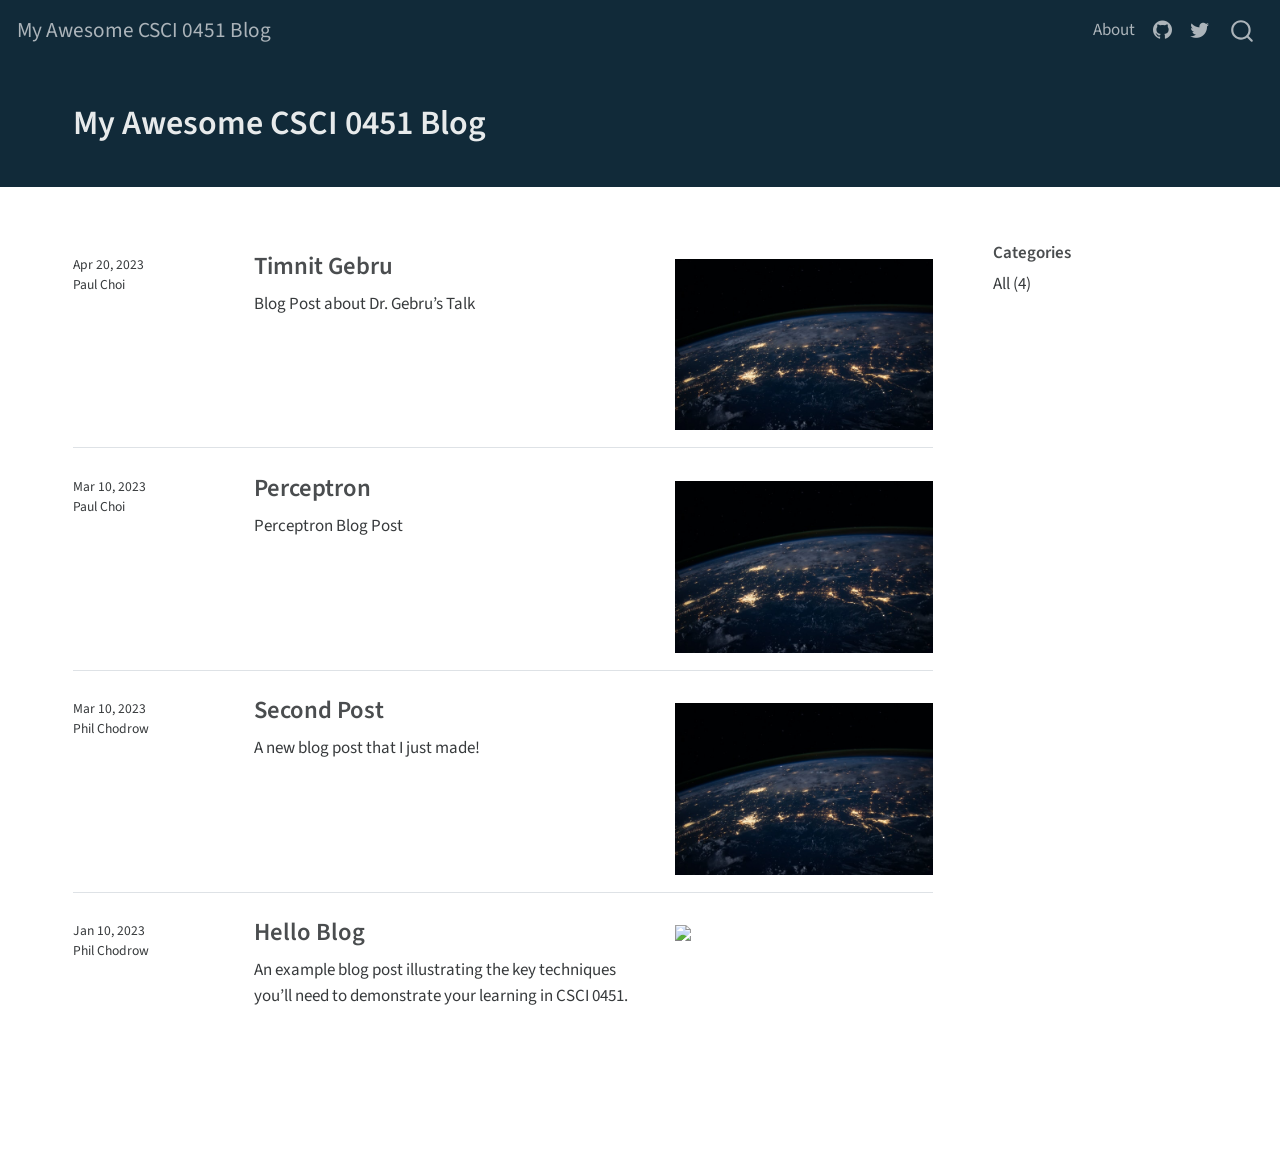
==== docs/index.html @ bea45f75 "perceptron2" ====
<!DOCTYPE html>
<html xmlns="http://www.w3.org/1999/xhtml" lang="en" xml:lang="en"><head>

<meta charset="utf-8">
<meta name="generator" content="quarto-1.3.333">

<meta name="viewport" content="width=device-width, initial-scale=1.0, user-scalable=yes">


<title>My Awesome CSCI 0451 Blog</title>
<style>
code{white-space: pre-wrap;}
span.smallcaps{font-variant: small-caps;}
div.columns{display: flex; gap: min(4vw, 1.5em);}
div.column{flex: auto; overflow-x: auto;}
div.hanging-indent{margin-left: 1.5em; text-indent: -1.5em;}
ul.task-list{list-style: none;}
ul.task-list li input[type="checkbox"] {
  width: 0.8em;
  margin: 0 0.8em 0.2em -1em; /* quarto-specific, see https://github.com/quarto-dev/quarto-cli/issues/4556 */ 
  vertical-align: middle;
}
</style>


<script src="site_libs/quarto-nav/quarto-nav.js"></script>
<script src="site_libs/quarto-nav/headroom.min.js"></script>
<script src="site_libs/clipboard/clipboard.min.js"></script>
<script src="site_libs/quarto-search/autocomplete.umd.js"></script>
<script src="site_libs/quarto-search/fuse.min.js"></script>
<script src="site_libs/quarto-search/quarto-search.js"></script>
<meta name="quarto:offset" content="./">
<script src="site_libs/quarto-listing/list.min.js"></script>
<script src="site_libs/quarto-listing/quarto-listing.js"></script>
<script src="site_libs/quarto-html/quarto.js"></script>
<script src="site_libs/quarto-html/popper.min.js"></script>
<script src="site_libs/quarto-html/tippy.umd.min.js"></script>
<script src="site_libs/quarto-html/anchor.min.js"></script>
<link href="site_libs/quarto-html/tippy.css" rel="stylesheet">
<link href="site_libs/quarto-html/quarto-syntax-highlighting.css" rel="stylesheet" id="quarto-text-highlighting-styles">
<script src="site_libs/bootstrap/bootstrap.min.js"></script>
<link href="site_libs/bootstrap/bootstrap-icons.css" rel="stylesheet">
<link href="site_libs/bootstrap/bootstrap.min.css" rel="stylesheet" id="quarto-bootstrap" data-mode="light">
<script id="quarto-search-options" type="application/json">{
  "location": "navbar",
  "copy-button": false,
  "collapse-after": 3,
  "panel-placement": "end",
  "type": "overlay",
  "limit": 20,
  "language": {
    "search-no-results-text": "No results",
    "search-matching-documents-text": "matching documents",
    "search-copy-link-title": "Copy link to search",
    "search-hide-matches-text": "Hide additional matches",
    "search-more-match-text": "more match in this document",
    "search-more-matches-text": "more matches in this document",
    "search-clear-button-title": "Clear",
    "search-detached-cancel-button-title": "Cancel",
    "search-submit-button-title": "Submit"
  }
}</script>
<script>

  window.document.addEventListener("DOMContentLoaded", function (_event) {
    const listingTargetEl = window.document.querySelector('#listing-listing .list');
    if (!listingTargetEl) {
      // No listing discovered, do not attach.
      return; 
    }

    const options = {
      valueNames: ['listing-date','listing-title','listing-author','listing-image','listing-description','listing-categories',{ data: ['index'] },{ data: ['categories'] },{ data: ['listing-date-sort'] },{ data: ['listing-file-modified-sort'] }],
      
      searchColumns: ["listing-date","listing-title","listing-author","listing-image","listing-description","listing-categories"],
    };

    window['quarto-listings'] = window['quarto-listings'] || {};
    window['quarto-listings']['listing-listing'] = new List('listing-listing', options);

    if (window['quarto-listing-loaded']) {
      window['quarto-listing-loaded']();
    }
  });

  window.addEventListener('hashchange',() => {
    if (window['quarto-listing-loaded']) {
      window['quarto-listing-loaded']();
    }
  })
  </script>
<style>
    .quarto-title-block .quarto-title-banner,
    .quarto-title-block .quarto-title-banner h1,
    .quarto-title-block .quarto-title-banner h2,
    .quarto-title-block .quarto-title-banner h3,
    .quarto-title-block .quarto-title-banner h4,
    .quarto-title-block .quarto-title-banner h5,
    .quarto-title-block .quarto-title-banner h6
    {
      color: white;
background-image: url(img/landscape.png);
background-size: cover;
    }
    </style>

  <script src="https://polyfill.io/v3/polyfill.min.js?features=es6"></script>
  <script src="https://cdn.jsdelivr.net/npm/mathjax@3/es5/tex-chtml-full.js" type="text/javascript"></script>

<link rel="stylesheet" href="styles.css">
</head>

<body class="nav-fixed">

<div id="quarto-search-results"></div>
  <header id="quarto-header" class="headroom fixed-top">
    <nav class="navbar navbar-expand-lg navbar-dark ">
      <div class="navbar-container container-fluid">
      <div class="navbar-brand-container">
    <a class="navbar-brand" href="./index.html">
    <span class="navbar-title">My Awesome CSCI 0451 Blog</span>
    </a>
  </div>
            <div id="quarto-search" class="" title="Search"></div>
          <button class="navbar-toggler" type="button" data-bs-toggle="collapse" data-bs-target="#navbarCollapse" aria-controls="navbarCollapse" aria-expanded="false" aria-label="Toggle navigation" onclick="if (window.quartoToggleHeadroom) { window.quartoToggleHeadroom(); }">
  <span class="navbar-toggler-icon"></span>
</button>
          <div class="collapse navbar-collapse" id="navbarCollapse">
            <ul class="navbar-nav navbar-nav-scroll ms-auto">
  <li class="nav-item">
    <a class="nav-link" href="./about.html" rel="" target="">
 <span class="menu-text">About</span></a>
  </li>  
  <li class="nav-item compact">
    <a class="nav-link" href="https://github.com/" rel="" target=""><i class="bi bi-github" role="img">
</i> 
 <span class="menu-text"></span></a>
  </li>  
  <li class="nav-item compact">
    <a class="nav-link" href="https://twitter.com" rel="" target=""><i class="bi bi-twitter" role="img">
</i> 
 <span class="menu-text"></span></a>
  </li>  
</ul>
            <div class="quarto-navbar-tools">
</div>
          </div> <!-- /navcollapse -->
      </div> <!-- /container-fluid -->
    </nav>
</header>
<!-- content -->
<header id="title-block-header" class="quarto-title-block default page-columns page-full">
  <div class="quarto-title-banner page-columns page-full">
    <div class="quarto-title column-page-left">
      <h1 class="title">My Awesome CSCI 0451 Blog</h1>
                      </div>
  </div>
    
  
  <div class="quarto-title-meta">

      
    
      
    </div>
    
  
  </header><div id="quarto-content" class="quarto-container page-columns page-rows-contents page-layout-full page-navbar">
<!-- sidebar -->
<!-- margin-sidebar -->
    <div id="quarto-margin-sidebar" class="sidebar margin-sidebar">
        
    <h5 class="quarto-listing-category-title">Categories</h5><div class="quarto-listing-category category-default"><div class="category" data-category="">All <span class="quarto-category-count">(4)</span></div></div></div>
<!-- main -->
<main class="content quarto-banner-title-block column-page-left" id="quarto-document-content">








<div class="quarto-listing quarto-listing-container-default" id="listing-listing">
<div class="list quarto-listing-default">
<div class="quarto-post image-right" data-index="0" data-listing-date-sort="1681963200000" data-listing-file-modified-sort="1683535132918" data-listing-date-modified-sort="NaN" data-listing-reading-time-sort="5">
<div class="thumbnail">
<p><a href="./posts/TimnitGebru/TG_final.html"> <img src="./posts/TimnitGebru/image.jpg" class="thumbnail-image"> </a></p>
</div>
<div class="body">
<a href="./posts/TimnitGebru/TG_final.html">
<h3 class="no-anchor listing-title">
Timnit Gebru
</h3>
<div class="listing-subtitle">

</div>
<div class="listing-description">
<p>Blog Post about Dr.&nbsp;Gebru’s Talk</p>
</div>
</a>
</div>
<div class="metadata">
<a href="./posts/TimnitGebru/TG_final.html">
<div class="listing-date">
Apr 20, 2023
</div>
<div class="listing-author">
Paul Choi
</div>
</a>
</div>
</div>
<div class="quarto-post image-right" data-index="1" data-listing-date-sort="1678424400000" data-listing-file-modified-sort="1683559696148" data-listing-date-modified-sort="NaN" data-listing-reading-time-sort="2">
<div class="thumbnail">
<p><a href="./posts/Perceptron/perceptronNB.html"> <img src="./posts/Perceptron/image.jpg" class="thumbnail-image"> </a></p>
</div>
<div class="body">
<a href="./posts/Perceptron/perceptronNB.html">
<h3 class="no-anchor listing-title">
Perceptron
</h3>
<div class="listing-subtitle">

</div>
<div class="listing-description">
<p>Perceptron Blog Post</p>
</div>
</a>
</div>
<div class="metadata">
<a href="./posts/Perceptron/perceptronNB.html">
<div class="listing-date">
Mar 10, 2023
</div>
<div class="listing-author">
Paul Choi
</div>
</a>
</div>
</div>
<div class="quarto-post image-right" data-index="2" data-listing-date-sort="1678424400000" data-listing-file-modified-sort="1681969836582" data-listing-date-modified-sort="NaN" data-listing-reading-time-sort="3">
<div class="thumbnail">
<p><a href="./posts/new-test-post/index.html"> <img src="./posts/new-test-post/image.jpg" class="thumbnail-image"> </a></p>
</div>
<div class="body">
<a href="./posts/new-test-post/index.html">
<h3 class="no-anchor listing-title">
Second Post
</h3>
<div class="listing-subtitle">

</div>
<div class="listing-description">
<p>A new blog post that I just made!</p>
</div>
</a>
</div>
<div class="metadata">
<a href="./posts/new-test-post/index.html">
<div class="listing-date">
Mar 10, 2023
</div>
<div class="listing-author">
Phil Chodrow
</div>
</a>
</div>
</div>
<div class="quarto-post image-right" data-index="3" data-listing-date-sort="1673326800000" data-listing-file-modified-sort="1681969836580" data-listing-date-modified-sort="NaN" data-listing-reading-time-sort="3">
<div class="thumbnail">
<p><a href="./posts/example-blog-post/index.html"> <img src="./posts/example-blog-post/image.jpg" class="thumbnail-image"> </a></p>
</div>
<div class="body">
<a href="./posts/example-blog-post/index.html">
<h3 class="no-anchor listing-title">
Hello Blog
</h3>
<div class="listing-subtitle">

</div>
<div class="listing-description">
<p>An example blog post illustrating the key techniques you’ll need to demonstrate your learning in CSCI 0451.</p>
</div>
</a>
</div>
<div class="metadata">
<a href="./posts/example-blog-post/index.html">
<div class="listing-date">
Jan 10, 2023
</div>
<div class="listing-author">
Phil Chodrow
</div>
</a>
</div>
</div>
</div>
<div class="listing-no-matching d-none">
No matching items
</div>
</div></main> <!-- /main -->
<script id="quarto-html-after-body" type="application/javascript">
window.document.addEventListener("DOMContentLoaded", function (event) {
  const toggleBodyColorMode = (bsSheetEl) => {
    const mode = bsSheetEl.getAttribute("data-mode");
    const bodyEl = window.document.querySelector("body");
    if (mode === "dark") {
      bodyEl.classList.add("quarto-dark");
      bodyEl.classList.remove("quarto-light");
    } else {
      bodyEl.classList.add("quarto-light");
      bodyEl.classList.remove("quarto-dark");
    }
  }
  const toggleBodyColorPrimary = () => {
    const bsSheetEl = window.document.querySelector("link#quarto-bootstrap");
    if (bsSheetEl) {
      toggleBodyColorMode(bsSheetEl);
    }
  }
  toggleBodyColorPrimary();  
  const icon = "";
  const anchorJS = new window.AnchorJS();
  anchorJS.options = {
    placement: 'right',
    icon: icon
  };
  anchorJS.add('.anchored');
  const isCodeAnnotation = (el) => {
    for (const clz of el.classList) {
      if (clz.startsWith('code-annotation-')) {                     
        return true;
      }
    }
    return false;
  }
  const clipboard = new window.ClipboardJS('.code-copy-button', {
    text: function(trigger) {
      const codeEl = trigger.previousElementSibling.cloneNode(true);
      for (const childEl of codeEl.children) {
        if (isCodeAnnotation(childEl)) {
          childEl.remove();
        }
      }
      return codeEl.innerText;
    }
  });
  clipboard.on('success', function(e) {
    // button target
    const button = e.trigger;
    // don't keep focus
    button.blur();
    // flash "checked"
    button.classList.add('code-copy-button-checked');
    var currentTitle = button.getAttribute("title");
    button.setAttribute("title", "Copied!");
    let tooltip;
    if (window.bootstrap) {
      button.setAttribute("data-bs-toggle", "tooltip");
      button.setAttribute("data-bs-placement", "left");
      button.setAttribute("data-bs-title", "Copied!");
      tooltip = new bootstrap.Tooltip(button, 
        { trigger: "manual", 
          customClass: "code-copy-button-tooltip",
          offset: [0, -8]});
      tooltip.show();    
    }
    setTimeout(function() {
      if (tooltip) {
        tooltip.hide();
        button.removeAttribute("data-bs-title");
        button.removeAttribute("data-bs-toggle");
        button.removeAttribute("data-bs-placement");
      }
      button.setAttribute("title", currentTitle);
      button.classList.remove('code-copy-button-checked');
    }, 1000);
    // clear code selection
    e.clearSelection();
  });
  function tippyHover(el, contentFn) {
    const config = {
      allowHTML: true,
      content: contentFn,
      maxWidth: 500,
      delay: 100,
      arrow: false,
      appendTo: function(el) {
          return el.parentElement;
      },
      interactive: true,
      interactiveBorder: 10,
      theme: 'quarto',
      placement: 'bottom-start'
    };
    window.tippy(el, config); 
  }
  const noterefs = window.document.querySelectorAll('a[role="doc-noteref"]');
  for (var i=0; i<noterefs.length; i++) {
    const ref = noterefs[i];
    tippyHover(ref, function() {
      // use id or data attribute instead here
      let href = ref.getAttribute('data-footnote-href') || ref.getAttribute('href');
      try { href = new URL(href).hash; } catch {}
      const id = href.replace(/^#\/?/, "");
      const note = window.document.getElementById(id);
      return note.innerHTML;
    });
  }
      let selectedAnnoteEl;
      const selectorForAnnotation = ( cell, annotation) => {
        let cellAttr = 'data-code-cell="' + cell + '"';
        let lineAttr = 'data-code-annotation="' +  annotation + '"';
        const selector = 'span[' + cellAttr + '][' + lineAttr + ']';
        return selector;
      }
      const selectCodeLines = (annoteEl) => {
        const doc = window.document;
        const targetCell = annoteEl.getAttribute("data-target-cell");
        const targetAnnotation = annoteEl.getAttribute("data-target-annotation");
        const annoteSpan = window.document.querySelector(selectorForAnnotation(targetCell, targetAnnotation));
        const lines = annoteSpan.getAttribute("data-code-lines").split(",");
        const lineIds = lines.map((line) => {
          return targetCell + "-" + line;
        })
        let top = null;
        let height = null;
        let parent = null;
        if (lineIds.length > 0) {
            //compute the position of the single el (top and bottom and make a div)
            const el = window.document.getElementById(lineIds[0]);
            top = el.offsetTop;
            height = el.offsetHeight;
            parent = el.parentElement.parentElement;
          if (lineIds.length > 1) {
            const lastEl = window.document.getElementById(lineIds[lineIds.length - 1]);
            const bottom = lastEl.offsetTop + lastEl.offsetHeight;
            height = bottom - top;
          }
          if (top !== null && height !== null && parent !== null) {
            // cook up a div (if necessary) and position it 
            let div = window.document.getElementById("code-annotation-line-highlight");
            if (div === null) {
              div = window.document.createElement("div");
              div.setAttribute("id", "code-annotation-line-highlight");
              div.style.position = 'absolute';
              parent.appendChild(div);
            }
            div.style.top = top - 2 + "px";
            div.style.height = height + 4 + "px";
            let gutterDiv = window.document.getElementById("code-annotation-line-highlight-gutter");
            if (gutterDiv === null) {
              gutterDiv = window.document.createElement("div");
              gutterDiv.setAttribute("id", "code-annotation-line-highlight-gutter");
              gutterDiv.style.position = 'absolute';
              const codeCell = window.document.getElementById(targetCell);
              const gutter = codeCell.querySelector('.code-annotation-gutter');
              gutter.appendChild(gutterDiv);
            }
            gutterDiv.style.top = top - 2 + "px";
            gutterDiv.style.height = height + 4 + "px";
          }
          selectedAnnoteEl = annoteEl;
        }
      };
      const unselectCodeLines = () => {
        const elementsIds = ["code-annotation-line-highlight", "code-annotation-line-highlight-gutter"];
        elementsIds.forEach((elId) => {
          const div = window.document.getElementById(elId);
          if (div) {
            div.remove();
          }
        });
        selectedAnnoteEl = undefined;
      };
      // Attach click handler to the DT
      const annoteDls = window.document.querySelectorAll('dt[data-target-cell]');
      for (const annoteDlNode of annoteDls) {
        annoteDlNode.addEventListener('click', (event) => {
          const clickedEl = event.target;
          if (clickedEl !== selectedAnnoteEl) {
            unselectCodeLines();
            const activeEl = window.document.querySelector('dt[data-target-cell].code-annotation-active');
            if (activeEl) {
              activeEl.classList.remove('code-annotation-active');
            }
            selectCodeLines(clickedEl);
            clickedEl.classList.add('code-annotation-active');
          } else {
            // Unselect the line
            unselectCodeLines();
            clickedEl.classList.remove('code-annotation-active');
          }
        });
      }
  const findCites = (el) => {
    const parentEl = el.parentElement;
    if (parentEl) {
      const cites = parentEl.dataset.cites;
      if (cites) {
        return {
          el,
          cites: cites.split(' ')
        };
      } else {
        return findCites(el.parentElement)
      }
    } else {
      return undefined;
    }
  };
  var bibliorefs = window.document.querySelectorAll('a[role="doc-biblioref"]');
  for (var i=0; i<bibliorefs.length; i++) {
    const ref = bibliorefs[i];
    const citeInfo = findCites(ref);
    if (citeInfo) {
      tippyHover(citeInfo.el, function() {
        var popup = window.document.createElement('div');
        citeInfo.cites.forEach(function(cite) {
          var citeDiv = window.document.createElement('div');
          citeDiv.classList.add('hanging-indent');
          citeDiv.classList.add('csl-entry');
          var biblioDiv = window.document.getElementById('ref-' + cite);
          if (biblioDiv) {
            citeDiv.innerHTML = biblioDiv.innerHTML;
          }
          popup.appendChild(citeDiv);
        });
        return popup.innerHTML;
      });
    }
  }
});
</script>
</div> <!-- /content -->



</body></html>
---- docs/site_libs/quarto-html/quarto-syntax-highlighting.css ----
/* quarto syntax highlight colors */
:root {
  --quarto-hl-ot-color: #003B4F;
  --quarto-hl-at-color: #657422;
  --quarto-hl-ss-color: #20794D;
  --quarto-hl-an-color: #5E5E5E;
  --quarto-hl-fu-color: #4758AB;
  --quarto-hl-st-color: #20794D;
  --quarto-hl-cf-color: #003B4F;
  --quarto-hl-op-color: #5E5E5E;
  --quarto-hl-er-color: #AD0000;
  --quarto-hl-bn-color: #AD0000;
  --quarto-hl-al-color: #AD0000;
  --quarto-hl-va-color: #111111;
  --quarto-hl-bu-color: inherit;
  --quarto-hl-ex-color: inherit;
  --quarto-hl-pp-color: #AD0000;
  --quarto-hl-in-color: #5E5E5E;
  --quarto-hl-vs-color: #20794D;
  --quarto-hl-wa-color: #5E5E5E;
  --quarto-hl-do-color: #5E5E5E;
  --quarto-hl-im-color: #00769E;
  --quarto-hl-ch-color: #20794D;
  --quarto-hl-dt-color: #AD0000;
  --quarto-hl-fl-color: #AD0000;
  --quarto-hl-co-color: #5E5E5E;
  --quarto-hl-cv-color: #5E5E5E;
  --quarto-hl-cn-color: #8f5902;
  --quarto-hl-sc-color: #5E5E5E;
  --quarto-hl-dv-color: #AD0000;
  --quarto-hl-kw-color: #003B4F;
}

/* other quarto variables */
:root {
  --quarto-font-monospace: SFMono-Regular, Menlo, Monaco, Consolas, "Liberation Mono", "Courier New", monospace;
}

pre > code.sourceCode > span {
  color: #003B4F;
}

code span {
  color: #003B4F;
}

code.sourceCode > span {
  color: #003B4F;
}

div.sourceCode,
div.sourceCode pre.sourceCode {
  color: #003B4F;
}

code span.ot {
  color: #003B4F;
  font-style: inherit;
}

code span.at {
  color: #657422;
  font-style: inherit;
}

code span.ss {
  color: #20794D;
  font-style: inherit;
}

code span.an {
  color: #5E5E5E;
  font-style: inherit;
}

code span.fu {
  color: #4758AB;
  font-style: inherit;
}

code span.st {
  color: #20794D;
  font-style: inherit;
}

code span.cf {
  color: #003B4F;
  font-style: inherit;
}

code span.op {
  color: #5E5E5E;
  font-style: inherit;
}

code span.er {
  color: #AD0000;
  font-style: inherit;
}

code span.bn {
  color: #AD0000;
  font-style: inherit;
}

code span.al {
  color: #AD0000;
  font-style: inherit;
}

code span.va {
  color: #111111;
  font-style: inherit;
}

code span.bu {
  font-style: inherit;
}

code span.ex {
  font-style: inherit;
}

code span.pp {
  color: #AD0000;
  font-style: inherit;
}

code span.in {
  color: #5E5E5E;
  font-style: inherit;
}

code span.vs {
  color: #20794D;
  font-style: inherit;
}

code span.wa {
  color: #5E5E5E;
  font-style: italic;
}

code span.do {
  color: #5E5E5E;
  font-style: italic;
}

code span.im {
  color: #00769E;
  font-style: inherit;
}

code span.ch {
  color: #20794D;
  font-style: inherit;
}

code span.dt {
  color: #AD0000;
  font-style: inherit;
}

code span.fl {
  color: #AD0000;
  font-style: inherit;
}

code span.co {
  color: #5E5E5E;
  font-style: inherit;
}

code span.cv {
  color: #5E5E5E;
  font-style: italic;
}

code span.cn {
  color: #8f5902;
  font-style: inherit;
}

code span.sc {
  color: #5E5E5E;
  font-style: inherit;
}

code span.dv {
  color: #AD0000;
  font-style: inherit;
}

code span.kw {
  color: #003B4F;
  font-style: inherit;
}

.prevent-inlining {
  content: "</";
}

/*# sourceMappingURL=debc5d5d77c3f9108843748ff7464032.css.map */
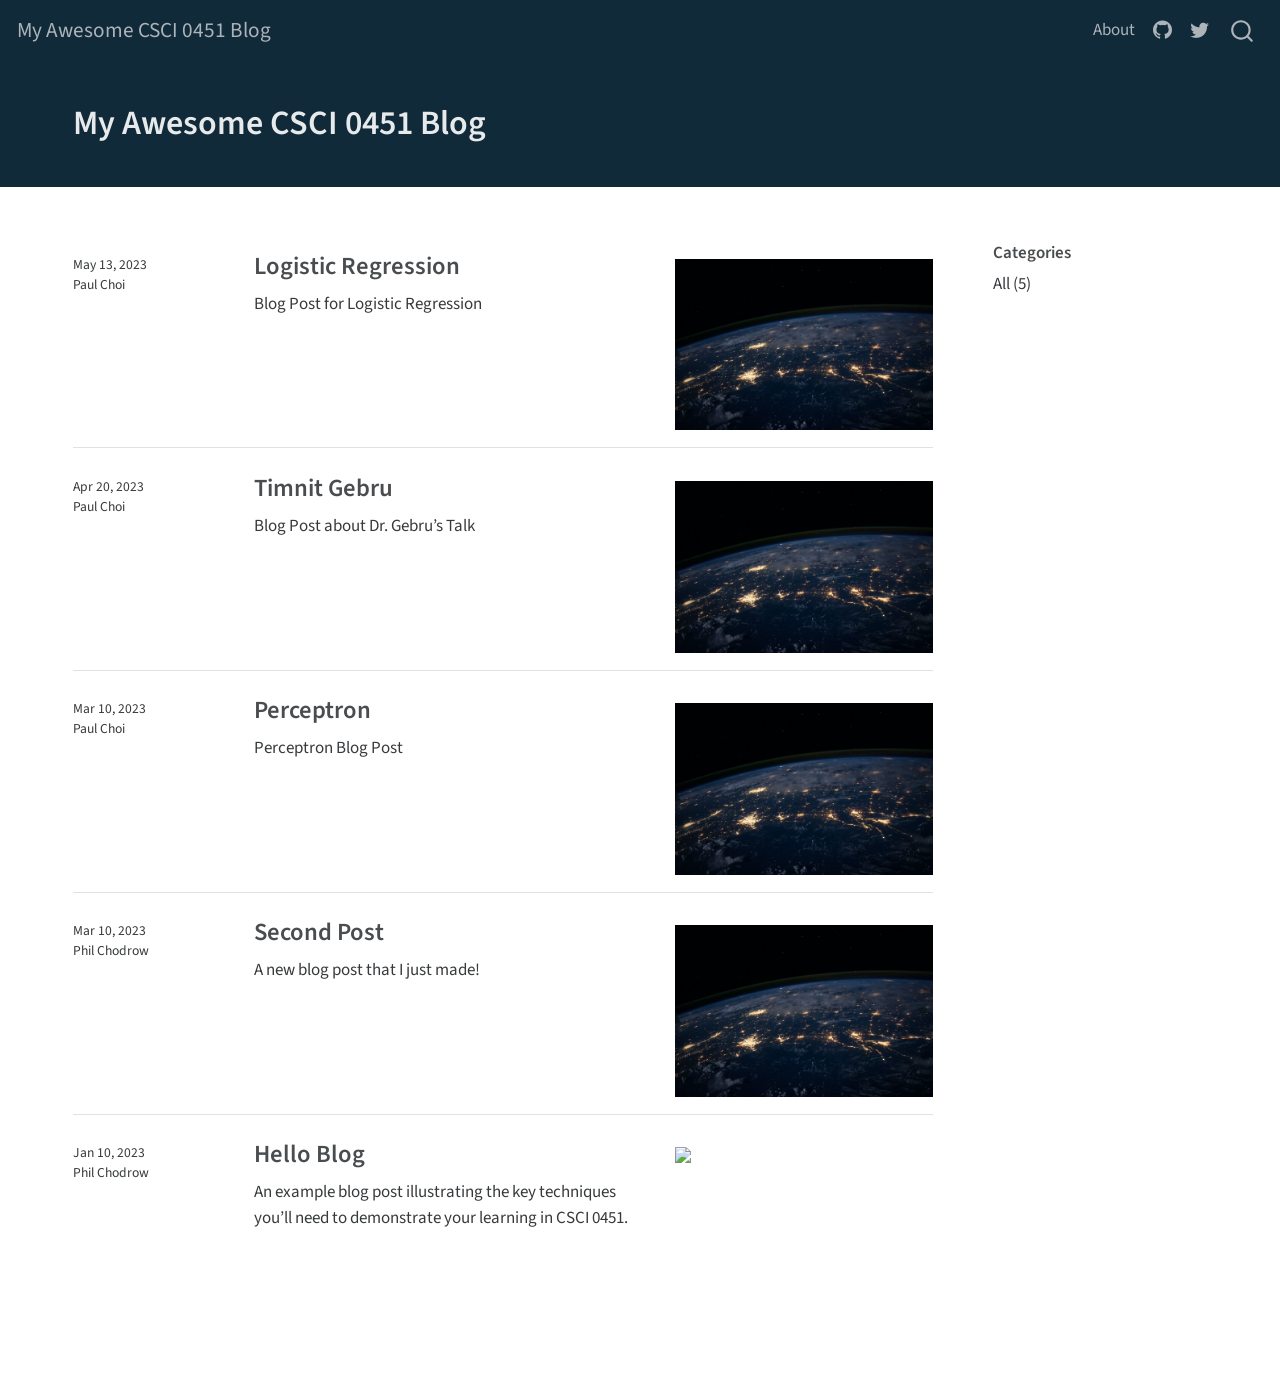
==== commit be8ec8ef: "logistic regression" ====
--- a/docs/index.html
+++ b/docs/index.html
@@ -170,7 +170,7 @@
 <!-- margin-sidebar -->
     <div id="quarto-margin-sidebar" class="sidebar margin-sidebar">
         
-    <h5 class="quarto-listing-category-title">Categories</h5><div class="quarto-listing-category category-default"><div class="category" data-category="">All <span class="quarto-category-count">(4)</span></div></div></div>
+    <h5 class="quarto-listing-category-title">Categories</h5><div class="quarto-listing-category category-default"><div class="category" data-category="">All <span class="quarto-category-count">(5)</span></div></div></div>
 <!-- main -->
 <main class="content quarto-banner-title-block column-page-left" id="quarto-document-content">
 
@@ -183,7 +183,35 @@
 
 <div class="quarto-listing quarto-listing-container-default" id="listing-listing">
 <div class="list quarto-listing-default">
-<div class="quarto-post image-right" data-index="0" data-listing-date-sort="1681963200000" data-listing-file-modified-sort="1683535132918" data-listing-date-modified-sort="NaN" data-listing-reading-time-sort="5">
+<div class="quarto-post image-right" data-index="0" data-listing-date-sort="1683950400000" data-listing-file-modified-sort="1684108185420" data-listing-date-modified-sort="NaN" data-listing-reading-time-sort="2">
+<div class="thumbnail">
+<p><a href="./posts/Logistic-Regression/LR.html"> <img src="./posts/Logistic-Regression/image.jpg" class="thumbnail-image"> </a></p>
+</div>
+<div class="body">
+<a href="./posts/Logistic-Regression/LR.html">
+<h3 class="no-anchor listing-title">
+Logistic Regression
+</h3>
+<div class="listing-subtitle">
+
+</div>
+<div class="listing-description">
+<p>Blog Post for Logistic Regression</p>
+</div>
+</a>
+</div>
+<div class="metadata">
+<a href="./posts/Logistic-Regression/LR.html">
+<div class="listing-date">
+May 13, 2023
+</div>
+<div class="listing-author">
+Paul Choi
+</div>
+</a>
+</div>
+</div>
+<div class="quarto-post image-right" data-index="1" data-listing-date-sort="1681963200000" data-listing-file-modified-sort="1683535132918" data-listing-date-modified-sort="NaN" data-listing-reading-time-sort="5">
 <div class="thumbnail">
 <p><a href="./posts/TimnitGebru/TG_final.html"> <img src="./posts/TimnitGebru/image.jpg" class="thumbnail-image"> </a></p>
 </div>
@@ -211,7 +239,7 @@
 </a>
 </div>
 </div>
-<div class="quarto-post image-right" data-index="1" data-listing-date-sort="1678424400000" data-listing-file-modified-sort="1683559696148" data-listing-date-modified-sort="NaN" data-listing-reading-time-sort="2">
+<div class="quarto-post image-right" data-index="2" data-listing-date-sort="1678424400000" data-listing-file-modified-sort="1684090258266" data-listing-date-modified-sort="NaN" data-listing-reading-time-sort="2">
 <div class="thumbnail">
 <p><a href="./posts/Perceptron/perceptronNB.html"> <img src="./posts/Perceptron/image.jpg" class="thumbnail-image"> </a></p>
 </div>
@@ -239,7 +267,7 @@
 </a>
 </div>
 </div>
-<div class="quarto-post image-right" data-index="2" data-listing-date-sort="1678424400000" data-listing-file-modified-sort="1681969836582" data-listing-date-modified-sort="NaN" data-listing-reading-time-sort="3">
+<div class="quarto-post image-right" data-index="3" data-listing-date-sort="1678424400000" data-listing-file-modified-sort="1681969836582" data-listing-date-modified-sort="NaN" data-listing-reading-time-sort="3">
 <div class="thumbnail">
 <p><a href="./posts/new-test-post/index.html"> <img src="./posts/new-test-post/image.jpg" class="thumbnail-image"> </a></p>
 </div>
@@ -267,7 +295,7 @@
 </a>
 </div>
 </div>
-<div class="quarto-post image-right" data-index="3" data-listing-date-sort="1673326800000" data-listing-file-modified-sort="1681969836580" data-listing-date-modified-sort="NaN" data-listing-reading-time-sort="3">
+<div class="quarto-post image-right" data-index="4" data-listing-date-sort="1673326800000" data-listing-file-modified-sort="1681969836580" data-listing-date-modified-sort="NaN" data-listing-reading-time-sort="3">
 <div class="thumbnail">
 <p><a href="./posts/example-blog-post/index.html"> <img src="./posts/example-blog-post/image.jpg" class="thumbnail-image"> </a></p>
 </div>
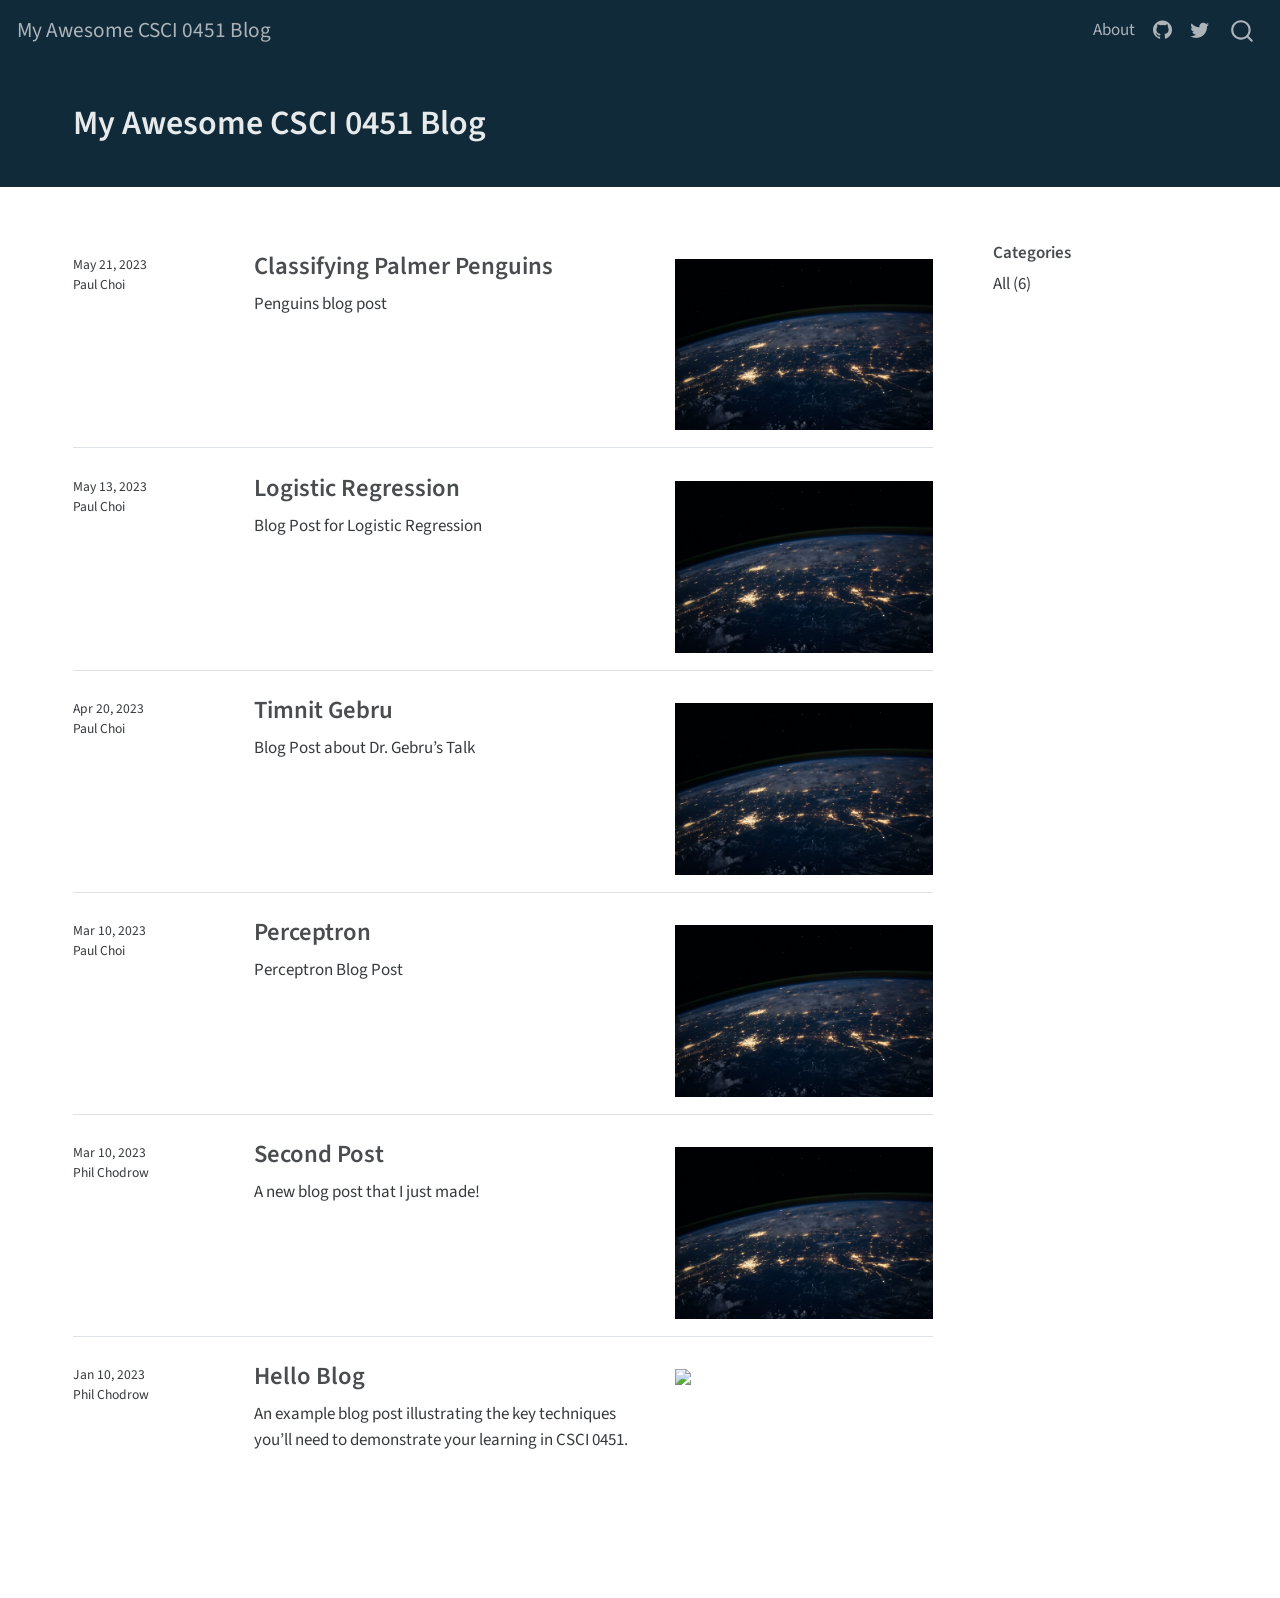
==== commit 624f8bfc: "penguins 2" ====
--- a/docs/index.html
+++ b/docs/index.html
@@ -170,7 +170,7 @@
 <!-- margin-sidebar -->
     <div id="quarto-margin-sidebar" class="sidebar margin-sidebar">
         
-    <h5 class="quarto-listing-category-title">Categories</h5><div class="quarto-listing-category category-default"><div class="category" data-category="">All <span class="quarto-category-count">(5)</span></div></div></div>
+    <h5 class="quarto-listing-category-title">Categories</h5><div class="quarto-listing-category category-default"><div class="category" data-category="">All <span class="quarto-category-count">(6)</span></div></div></div>
 <!-- main -->
 <main class="content quarto-banner-title-block column-page-left" id="quarto-document-content">
 
@@ -183,7 +183,35 @@
 
 <div class="quarto-listing quarto-listing-container-default" id="listing-listing">
 <div class="list quarto-listing-default">
-<div class="quarto-post image-right" data-index="0" data-listing-date-sort="1683950400000" data-listing-file-modified-sort="1684108185420" data-listing-date-modified-sort="NaN" data-listing-reading-time-sort="2">
+<div class="quarto-post image-right" data-index="0" data-listing-date-sort="1684641600000" data-listing-file-modified-sort="1684737284025" data-listing-date-modified-sort="NaN" data-listing-reading-time-sort="2">
+<div class="thumbnail">
+<p><a href="./posts/Penguins/penguins.html"> <img src="./posts/Penguins/image.jpg" class="thumbnail-image"> </a></p>
+</div>
+<div class="body">
+<a href="./posts/Penguins/penguins.html">
+<h3 class="no-anchor listing-title">
+Classifying Palmer Penguins
+</h3>
+<div class="listing-subtitle">
+
+</div>
+<div class="listing-description">
+<p>Penguins blog post</p>
+</div>
+</a>
+</div>
+<div class="metadata">
+<a href="./posts/Penguins/penguins.html">
+<div class="listing-date">
+May 21, 2023
+</div>
+<div class="listing-author">
+Paul Choi
+</div>
+</a>
+</div>
+</div>
+<div class="quarto-post image-right" data-index="1" data-listing-date-sort="1683950400000" data-listing-file-modified-sort="1684108742013" data-listing-date-modified-sort="NaN" data-listing-reading-time-sort="2">
 <div class="thumbnail">
 <p><a href="./posts/Logistic-Regression/LR.html"> <img src="./posts/Logistic-Regression/image.jpg" class="thumbnail-image"> </a></p>
 </div>
@@ -211,7 +239,7 @@
 </a>
 </div>
 </div>
-<div class="quarto-post image-right" data-index="1" data-listing-date-sort="1681963200000" data-listing-file-modified-sort="1683535132918" data-listing-date-modified-sort="NaN" data-listing-reading-time-sort="5">
+<div class="quarto-post image-right" data-index="2" data-listing-date-sort="1681963200000" data-listing-file-modified-sort="1683535132918" data-listing-date-modified-sort="NaN" data-listing-reading-time-sort="5">
 <div class="thumbnail">
 <p><a href="./posts/TimnitGebru/TG_final.html"> <img src="./posts/TimnitGebru/image.jpg" class="thumbnail-image"> </a></p>
 </div>
@@ -239,7 +267,7 @@
 </a>
 </div>
 </div>
-<div class="quarto-post image-right" data-index="2" data-listing-date-sort="1678424400000" data-listing-file-modified-sort="1684090258266" data-listing-date-modified-sort="NaN" data-listing-reading-time-sort="2">
+<div class="quarto-post image-right" data-index="3" data-listing-date-sort="1678424400000" data-listing-file-modified-sort="1684090258266" data-listing-date-modified-sort="NaN" data-listing-reading-time-sort="2">
 <div class="thumbnail">
 <p><a href="./posts/Perceptron/perceptronNB.html"> <img src="./posts/Perceptron/image.jpg" class="thumbnail-image"> </a></p>
 </div>
@@ -267,7 +295,7 @@
 </a>
 </div>
 </div>
-<div class="quarto-post image-right" data-index="3" data-listing-date-sort="1678424400000" data-listing-file-modified-sort="1681969836582" data-listing-date-modified-sort="NaN" data-listing-reading-time-sort="3">
+<div class="quarto-post image-right" data-index="4" data-listing-date-sort="1678424400000" data-listing-file-modified-sort="1681969836582" data-listing-date-modified-sort="NaN" data-listing-reading-time-sort="3">
 <div class="thumbnail">
 <p><a href="./posts/new-test-post/index.html"> <img src="./posts/new-test-post/image.jpg" class="thumbnail-image"> </a></p>
 </div>
@@ -295,7 +323,7 @@
 </a>
 </div>
 </div>
-<div class="quarto-post image-right" data-index="4" data-listing-date-sort="1673326800000" data-listing-file-modified-sort="1681969836580" data-listing-date-modified-sort="NaN" data-listing-reading-time-sort="3">
+<div class="quarto-post image-right" data-index="5" data-listing-date-sort="1673326800000" data-listing-file-modified-sort="1681969836580" data-listing-date-modified-sort="NaN" data-listing-reading-time-sort="3">
 <div class="thumbnail">
 <p><a href="./posts/example-blog-post/index.html"> <img src="./posts/example-blog-post/image.jpg" class="thumbnail-image"> </a></p>
 </div>
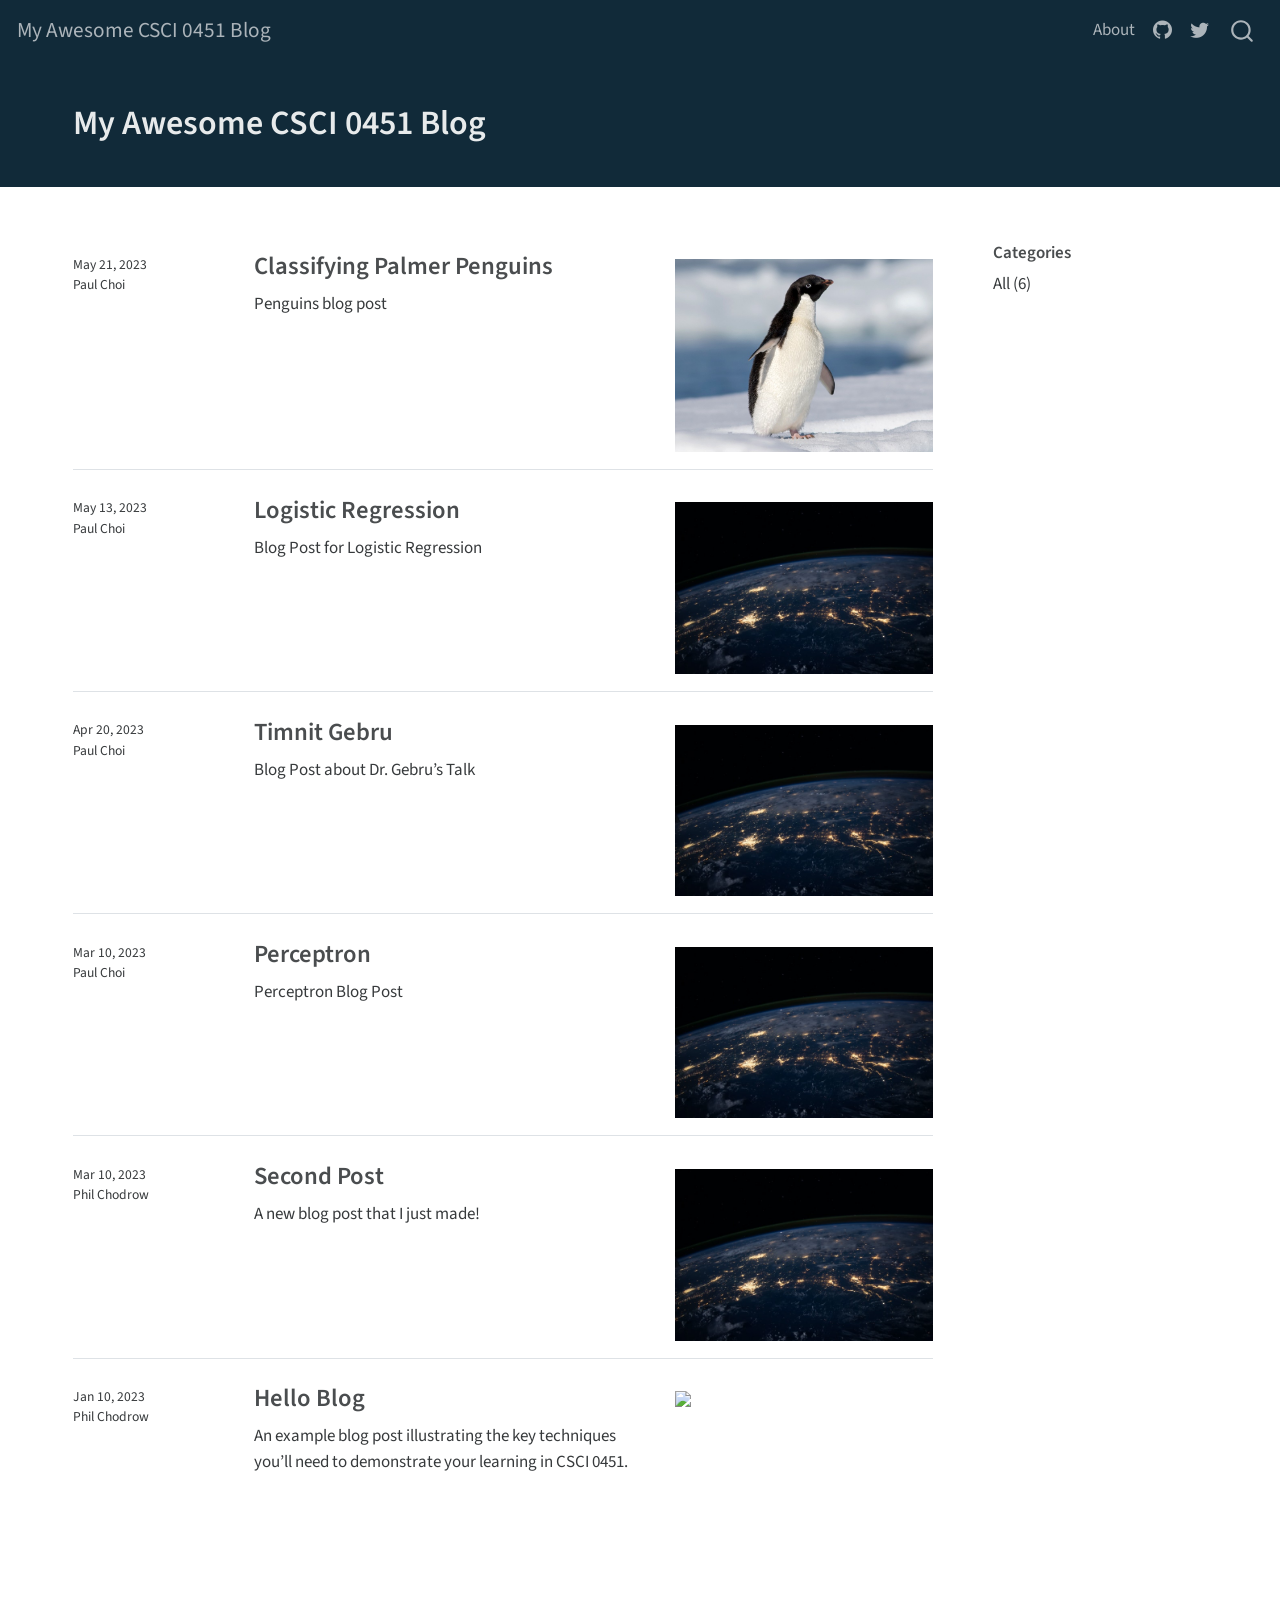
==== commit 35b70765: "." ====
--- a/docs/index.html
+++ b/docs/index.html
@@ -183,9 +183,9 @@
 
 <div class="quarto-listing quarto-listing-container-default" id="listing-listing">
 <div class="list quarto-listing-default">
-<div class="quarto-post image-right" data-index="0" data-listing-date-sort="1684641600000" data-listing-file-modified-sort="1684737284025" data-listing-date-modified-sort="NaN" data-listing-reading-time-sort="2">
+<div class="quarto-post image-right" data-index="0" data-listing-date-sort="1684641600000" data-listing-file-modified-sort="1684737843703" data-listing-date-modified-sort="NaN" data-listing-reading-time-sort="2">
 <div class="thumbnail">
-<p><a href="./posts/Penguins/penguins.html"> <img src="./posts/Penguins/image.jpg" class="thumbnail-image"> </a></p>
+<p><a href="./posts/Penguins/penguins.html"> <img src="./posts/Penguins/adeliePenguin.jpeg" class="thumbnail-image"> </a></p>
 </div>
 <div class="body">
 <a href="./posts/Penguins/penguins.html">
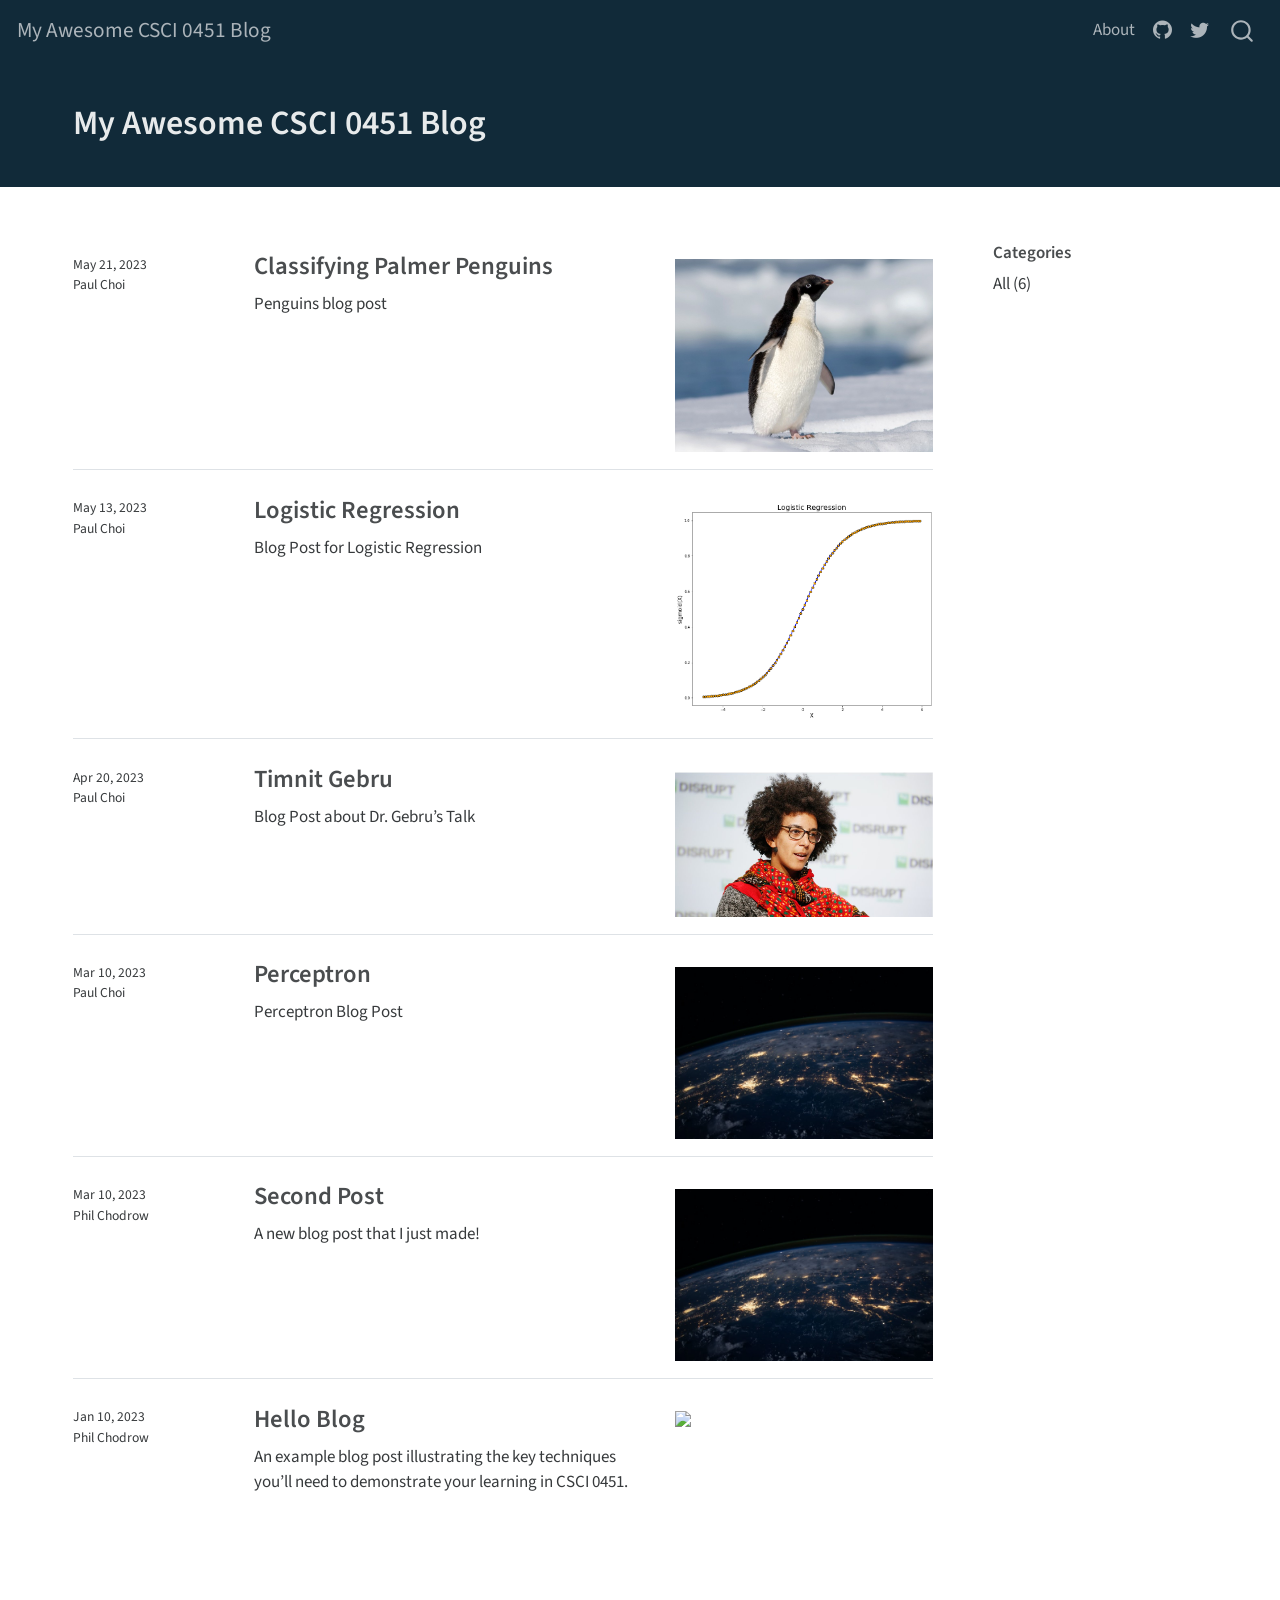
==== commit cffac9a6: "'" ====
--- a/docs/index.html
+++ b/docs/index.html
@@ -183,7 +183,7 @@
 
 <div class="quarto-listing quarto-listing-container-default" id="listing-listing">
 <div class="list quarto-listing-default">
-<div class="quarto-post image-right" data-index="0" data-listing-date-sort="1684641600000" data-listing-file-modified-sort="1684737843703" data-listing-date-modified-sort="NaN" data-listing-reading-time-sort="2">
+<div class="quarto-post image-right" data-index="0" data-listing-date-sort="1684641600000" data-listing-file-modified-sort="1684738710506" data-listing-date-modified-sort="NaN" data-listing-reading-time-sort="2">
 <div class="thumbnail">
 <p><a href="./posts/Penguins/penguins.html"> <img src="./posts/Penguins/adeliePenguin.jpeg" class="thumbnail-image"> </a></p>
 </div>
@@ -211,9 +211,9 @@
 </a>
 </div>
 </div>
-<div class="quarto-post image-right" data-index="1" data-listing-date-sort="1683950400000" data-listing-file-modified-sort="1684108742013" data-listing-date-modified-sort="NaN" data-listing-reading-time-sort="2">
+<div class="quarto-post image-right" data-index="1" data-listing-date-sort="1683950400000" data-listing-file-modified-sort="1684738401641" data-listing-date-modified-sort="NaN" data-listing-reading-time-sort="2">
 <div class="thumbnail">
-<p><a href="./posts/Logistic-Regression/LR.html"> <img src="./posts/Logistic-Regression/image.jpg" class="thumbnail-image"> </a></p>
+<p><a href="./posts/Logistic-Regression/LR.html"> <img src="./posts/Logistic-Regression/LR.png" class="thumbnail-image"> </a></p>
 </div>
 <div class="body">
 <a href="./posts/Logistic-Regression/LR.html">
@@ -239,9 +239,9 @@
 </a>
 </div>
 </div>
-<div class="quarto-post image-right" data-index="2" data-listing-date-sort="1681963200000" data-listing-file-modified-sort="1683535132918" data-listing-date-modified-sort="NaN" data-listing-reading-time-sort="5">
+<div class="quarto-post image-right" data-index="2" data-listing-date-sort="1681963200000" data-listing-file-modified-sort="1684738401649" data-listing-date-modified-sort="NaN" data-listing-reading-time-sort="5">
 <div class="thumbnail">
-<p><a href="./posts/TimnitGebru/TG_final.html"> <img src="./posts/TimnitGebru/image.jpg" class="thumbnail-image"> </a></p>
+<p><a href="./posts/TimnitGebru/TG_final.html"> <img src="./posts/TimnitGebru/TG.jpeg" class="thumbnail-image"> </a></p>
 </div>
 <div class="body">
 <a href="./posts/TimnitGebru/TG_final.html">
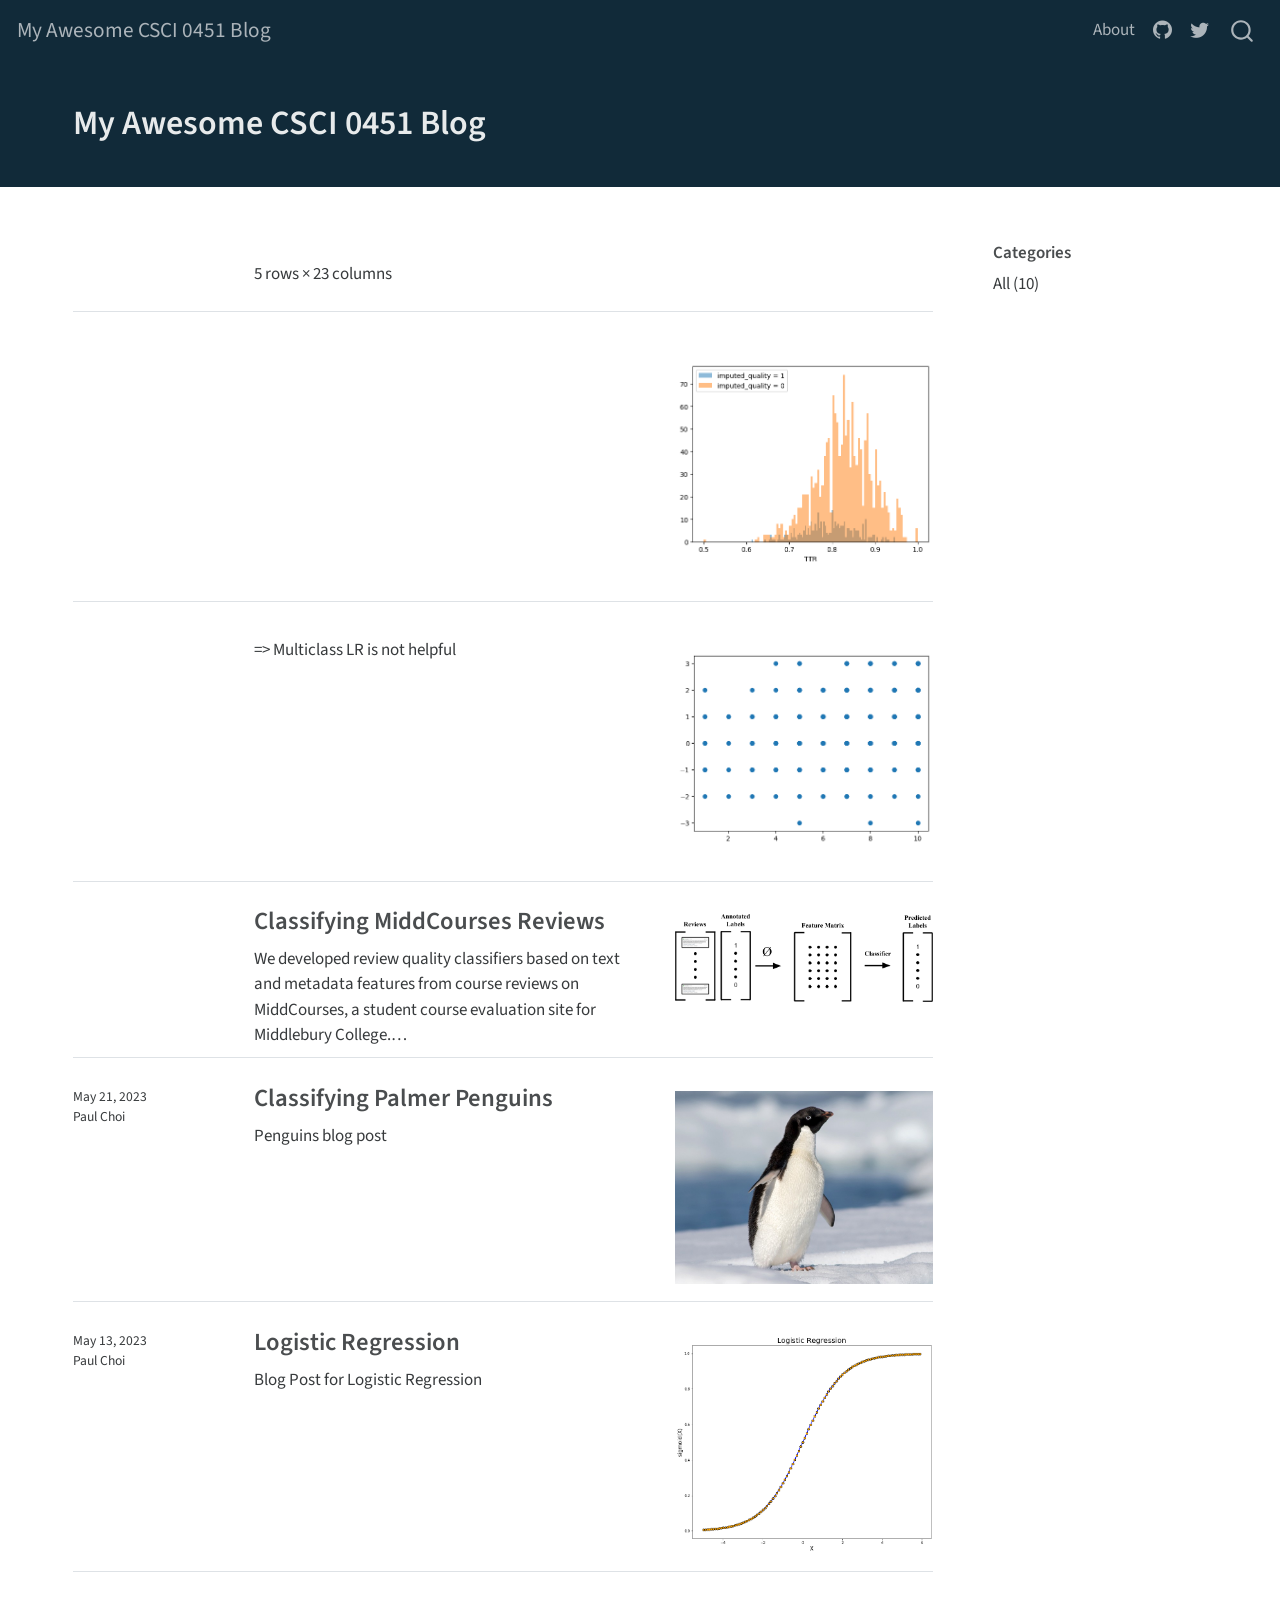
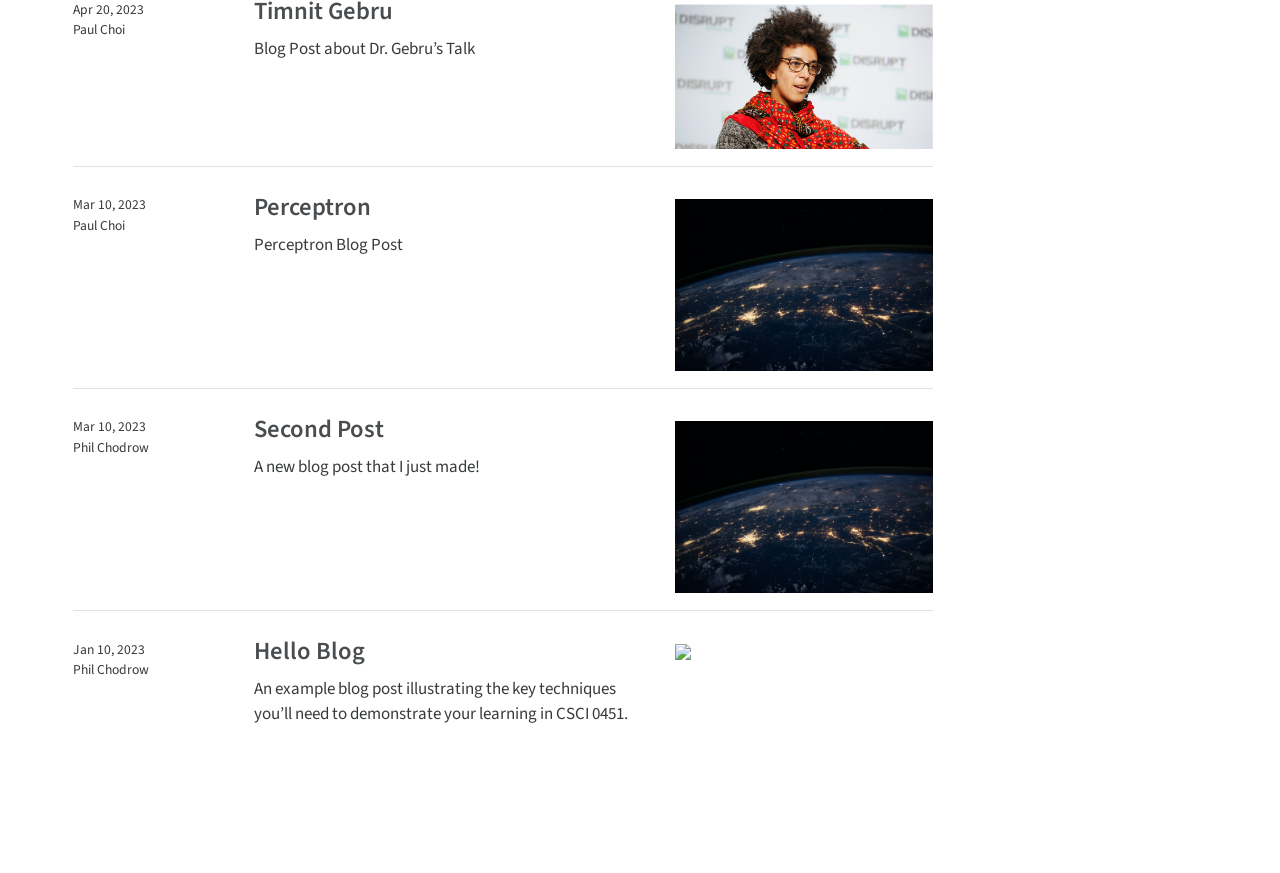
==== commit 634437ee: "revise" ====
--- a/docs/index.html
+++ b/docs/index.html
@@ -170,7 +170,7 @@
 <!-- margin-sidebar -->
     <div id="quarto-margin-sidebar" class="sidebar margin-sidebar">
         
-    <h5 class="quarto-listing-category-title">Categories</h5><div class="quarto-listing-category category-default"><div class="category" data-category="">All <span class="quarto-category-count">(6)</span></div></div></div>
+    <h5 class="quarto-listing-category-title">Categories</h5><div class="quarto-listing-category category-default"><div class="category" data-category="">All <span class="quarto-category-count">(10)</span></div></div></div>
 <!-- main -->
 <main class="content quarto-banner-title-block column-page-left" id="quarto-document-content">
 
@@ -183,12 +183,93 @@
 
 <div class="quarto-listing quarto-listing-container-default" id="listing-listing">
 <div class="list quarto-listing-default">
-<div class="quarto-post image-right" data-index="0" data-listing-date-sort="1684641600000" data-listing-file-modified-sort="1684738710506" data-listing-date-modified-sort="NaN" data-listing-reading-time-sort="2">
-<div class="thumbnail">
-<p><a href="./posts/Penguins/penguins.html"> <img src="./posts/Penguins/adeliePenguin.jpeg" class="thumbnail-image"> </a></p>
-</div>
-<div class="body">
-<a href="./posts/Penguins/penguins.html">
+<div class="quarto-post image-right" data-index="0" data-listing-file-modified-sort="1684839764826" data-listing-reading-time-sort="1">
+<div class="thumbnail">
+<p><a href="./posts/Project/model/test_xlnet.html"> <div class="listing-item-img-placeholder card-img-top" >&nbsp;</div> </a></p>
+</div>
+<div class="body">
+<a href="./posts/Project/model/test_xlnet.html">
+<h3 class="no-anchor listing-title">
+</h3>
+<div class="listing-subtitle">
+
+</div>
+<div class="listing-description">
+5 rows × 23 columns
+</div>
+</a>
+</div>
+<div class="metadata">
+<a href="./posts/Project/model/test_xlnet.html"> </a>
+</div>
+</div>
+<div class="quarto-post image-right" data-index="1" data-listing-file-modified-sort="1684839764816" data-listing-reading-time-sort="0">
+<div class="thumbnail">
+<p><a href="./posts/Project/model/lexicalrichness.html"> <p class="card-img-top"><img src="posts/Project/model/lexicalrichness_files/figure-html/cell-3-output-1.png"  class="thumbnail-image card-img"/></p> </a></p>
+</div>
+<div class="body">
+<a href="./posts/Project/model/lexicalrichness.html">
+<h3 class="no-anchor listing-title">
+</h3>
+<div class="listing-subtitle">
+
+</div>
+<div class="listing-description">
+
+</div>
+</a>
+</div>
+<div class="metadata">
+<a href="./posts/Project/model/lexicalrichness.html"> </a>
+</div>
+</div>
+<div class="quarto-post image-right" data-index="2" data-listing-file-modified-sort="1684839765029" data-listing-reading-time-sort="1">
+<div class="thumbnail">
+<p><a href="./posts/Project/model/test.html"> <p class="card-img-top"><img src="posts/Project/model/test_files/figure-html/cell-5-output-2.png"  class="thumbnail-image card-img"/></p> </a></p>
+</div>
+<div class="body">
+<a href="./posts/Project/model/test.html">
+<h3 class="no-anchor listing-title">
+</h3>
+<div class="listing-subtitle">
+
+</div>
+<div class="listing-description">
+=&gt; Multiclass LR is not helpful
+</div>
+</a>
+</div>
+<div class="metadata">
+<a href="./posts/Project/model/test.html"> </a>
+</div>
+</div>
+<div class="quarto-post image-right" data-index="3" data-listing-file-modified-sort="1684846049091" data-listing-reading-time-sort="25">
+<div class="thumbnail">
+<p><a href="./posts/Project/projectReport.html"> <img src="./posts/Project/images/model_drawing.png" class="thumbnail-image"> </a></p>
+</div>
+<div class="body">
+<a href="./posts/Project/projectReport.html">
+<h3 class="no-anchor listing-title">
+Classifying MiddCourses Reviews
+</h3>
+<div class="listing-subtitle">
+
+</div>
+<div class="listing-description">
+We developed review quality classifiers based on text and metadata features from course reviews on MiddCourses, a student course evaluation site for Middlebury College.…
+</div>
+</a>
+</div>
+<div class="metadata">
+<a href="./posts/Project/projectReport.html"> </a>
+</div>
+</div>
+<div class="quarto-post image-right" data-index="4" data-listing-date-sort="1684641600000" data-listing-file-modified-sort="1684839869456" data-listing-date-modified-sort="NaN" data-listing-reading-time-sort="2">
+<div class="thumbnail">
+<p><a href="./posts/Penguins/penguins1.html"> <img src="./posts/Penguins/adeliePenguin.jpeg" class="thumbnail-image"> </a></p>
+</div>
+<div class="body">
+<a href="./posts/Penguins/penguins1.html">
 <h3 class="no-anchor listing-title">
 Classifying Palmer Penguins
 </h3>
@@ -201,7 +282,7 @@
 </a>
 </div>
 <div class="metadata">
-<a href="./posts/Penguins/penguins.html">
+<a href="./posts/Penguins/penguins1.html">
 <div class="listing-date">
 May 21, 2023
 </div>
@@ -211,7 +292,7 @@
 </a>
 </div>
 </div>
-<div class="quarto-post image-right" data-index="1" data-listing-date-sort="1683950400000" data-listing-file-modified-sort="1684738401641" data-listing-date-modified-sort="NaN" data-listing-reading-time-sort="2">
+<div class="quarto-post image-right" data-index="5" data-listing-date-sort="1683950400000" data-listing-file-modified-sort="1684738401641" data-listing-date-modified-sort="NaN" data-listing-reading-time-sort="2">
 <div class="thumbnail">
 <p><a href="./posts/Logistic-Regression/LR.html"> <img src="./posts/Logistic-Regression/LR.png" class="thumbnail-image"> </a></p>
 </div>
@@ -239,7 +320,7 @@
 </a>
 </div>
 </div>
-<div class="quarto-post image-right" data-index="2" data-listing-date-sort="1681963200000" data-listing-file-modified-sort="1684738401649" data-listing-date-modified-sort="NaN" data-listing-reading-time-sort="5">
+<div class="quarto-post image-right" data-index="6" data-listing-date-sort="1681963200000" data-listing-file-modified-sort="1684738401649" data-listing-date-modified-sort="NaN" data-listing-reading-time-sort="5">
 <div class="thumbnail">
 <p><a href="./posts/TimnitGebru/TG_final.html"> <img src="./posts/TimnitGebru/TG.jpeg" class="thumbnail-image"> </a></p>
 </div>
@@ -267,7 +348,7 @@
 </a>
 </div>
 </div>
-<div class="quarto-post image-right" data-index="3" data-listing-date-sort="1678424400000" data-listing-file-modified-sort="1684090258266" data-listing-date-modified-sort="NaN" data-listing-reading-time-sort="2">
+<div class="quarto-post image-right" data-index="7" data-listing-date-sort="1678424400000" data-listing-file-modified-sort="1684090258266" data-listing-date-modified-sort="NaN" data-listing-reading-time-sort="2">
 <div class="thumbnail">
 <p><a href="./posts/Perceptron/perceptronNB.html"> <img src="./posts/Perceptron/image.jpg" class="thumbnail-image"> </a></p>
 </div>
@@ -295,7 +376,7 @@
 </a>
 </div>
 </div>
-<div class="quarto-post image-right" data-index="4" data-listing-date-sort="1678424400000" data-listing-file-modified-sort="1681969836582" data-listing-date-modified-sort="NaN" data-listing-reading-time-sort="3">
+<div class="quarto-post image-right" data-index="8" data-listing-date-sort="1678424400000" data-listing-file-modified-sort="1681969836582" data-listing-date-modified-sort="NaN" data-listing-reading-time-sort="3">
 <div class="thumbnail">
 <p><a href="./posts/new-test-post/index.html"> <img src="./posts/new-test-post/image.jpg" class="thumbnail-image"> </a></p>
 </div>
@@ -323,7 +404,7 @@
 </a>
 </div>
 </div>
-<div class="quarto-post image-right" data-index="5" data-listing-date-sort="1673326800000" data-listing-file-modified-sort="1681969836580" data-listing-date-modified-sort="NaN" data-listing-reading-time-sort="3">
+<div class="quarto-post image-right" data-index="9" data-listing-date-sort="1673326800000" data-listing-file-modified-sort="1681969836580" data-listing-date-modified-sort="NaN" data-listing-reading-time-sort="3">
 <div class="thumbnail">
 <p><a href="./posts/example-blog-post/index.html"> <img src="./posts/example-blog-post/image.jpg" class="thumbnail-image"> </a></p>
 </div>
